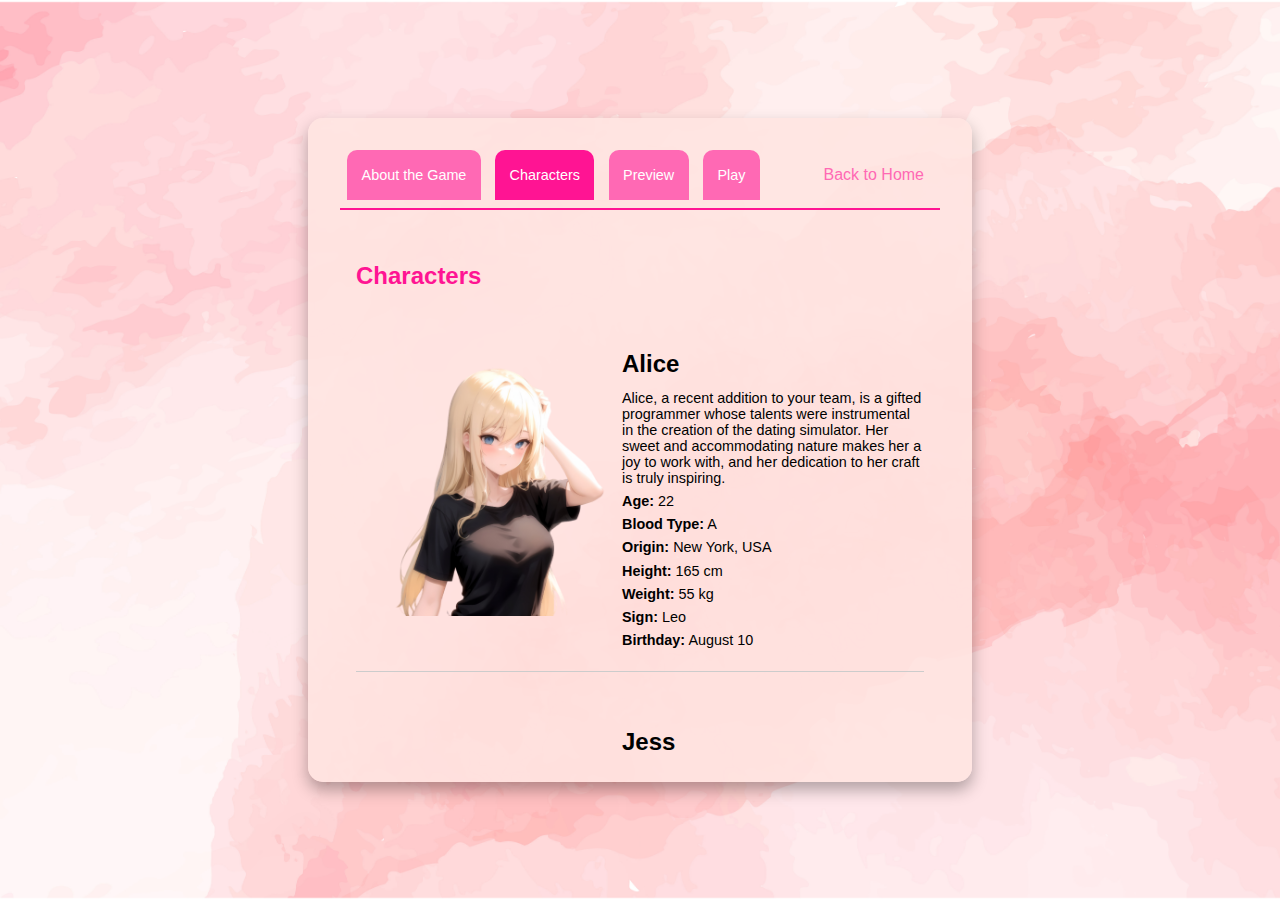
==== simulove.html @ d797fab6 "Update simulove.html" ====
<!DOCTYPE html>
<html lang="en">
<head>
    <meta charset="UTF-8">
    <meta name="viewport" content="width=device-width, initial-scale=1.0">
    <title>SimuLove - LoveTech</title>
    <link rel="stylesheet" href="styles.css">
    <link rel="icon" type="image/png" href="images/favicon.png">
</head>
<body>
    <div class="card">
        <div class="tabs">
            <button class="tablink" onclick="openTab(event, 'about')">About the Game</button>
            <button class="tablink active" onclick="openTab(event, 'characters')">Characters</button>
            <button class="tablink" onclick="openTab(event, 'preview')">Preview</button>
            <button class="tablink" onclick="openTab(event, 'play')">Play</button>
            <a href="index.html" class="back-link">Back to Home</a>
        </div>
        <div class="tabcontent-container">
            <div id="about" class="tabcontent">
                <h2>About the Game - SimuLove</h2>
                <p>Welcome to the world of SimuLove, where coding meets romance in a tech-savvy twist on the dating scene. Step into the role of a budding developer with a vision to create more than just a dating app—your chance to redefine how relationships are made in the digital age.</p>
                
                <h3>Dive into the Story</h3>
                <p>In SimuLove, you're not just tapping screens; you're crafting a love story. Follow the journey of a determined programmer navigating the complexities of startup life while striving to build an app that goes beyond superficial swipes. Discover the highs, lows, and unexpected turns that come with blending tech innovation with matters of the heart.</p>
                
                <h3>Key Features</h3>
                <ul>
                    <li><strong>Choices Matter:</strong> Shape the protagonist's path and the fate of their groundbreaking app with every decision you make.</li>
                    <li><strong>Meet Memorable Characters:</strong> Interact with a diverse cast, each with their own stories and secrets waiting to be uncovered.</li>
                    <li><strong>Anime-Inspired Visuals:</strong> Immerse yourself in beautifully illustrated scenes that capture the essence of modern anime aesthetics.</li>
                    <li><strong>Narrative Depth:</strong> Explore themes of ambition, love, and the impact of technology on human connections through engaging storytelling.</li>
                    <li><strong>Mature Content:</strong> Experience an adult visual novel that delves into intimate and sensual themes, offering a bold exploration of human relationships and desires.</li>
                </ul>
                
                <h3>Why Choose SimuLove?</h3>
                <p>SimuLove invites you to explore a world where coding isn't just about algorithms—it's about writing your own love story. Whether you're drawn to captivating narratives, anime-inspired art, or the thrill of shaping digital destinies, this game promises an unforgettable adventure that resonates long after you put down the controller.</p>
            </div>
            
            <div id="characters" class="tabcontent active">
                <h2>Characters</h2>
                
                <div class="character">
                    <img src="images/alice.png" alt="Alice">
                    <div class="description">
                        <h3>Alice</h3>
                        <p>Alice, a recent addition to your team, is a gifted programmer whose talents were instrumental in the creation of the dating simulator. Her sweet and accommodating nature makes her a joy to work with, and her dedication to her craft is truly inspiring.</p>
                        <p><strong>Age:</strong> 22</p>
                        <p><strong>Blood Type:</strong> A</p>
                        <p><strong>Origin:</strong> New York, USA</p>
                        <p><strong>Height:</strong> 165 cm</p>
                        <p><strong>Weight:</strong> 55 kg</p>
                        <p><strong>Sign:</strong> Leo</p>
                        <p><strong>Birthday:</strong> August 10</p>
                    </div>
                </div>
                
                <div class="character">
                    <img src="images/jess.png" alt="Jess">
                    <div class="description">
                        <h3>Jess</h3>
                        <p>Jess, your current girlfriend, is a force to be reckoned with. As a high-ranking executive in the financial sector, she's no stranger to stress and handles it with a grace that's truly admirable. Her work ethic is unmatched, and her commitment to her career is as strong as her commitment to you.</p>
                        <p><strong>Age:</strong> 23</p>
                        <p><strong>Blood Type:</strong> O</p>
                        <p><strong>Origin:</strong> London, UK</p>
                        <p><strong>Height:</strong> 170 cm</p>
                        <p><strong>Weight:</strong> 60 kg</p>
                        <p><strong>Sign:</strong> Libra</p>
                        <p><strong>Birthday:</strong> September 22</p>
                    </div>
                </div>
                
                <div class="character">
                    <img src="images/yumi.png" alt="Yumi">
                    <div class="description">
                        <h3>Yumi</h3>
                        <p>Yumi is an enigma, a mysterious figure whose path crossed with yours purely by chance. Her elusive nature only adds to her charm, and while you may not know much about her, you're drawn to the mystery that surrounds her.</p>
                        <p><strong>Age:</strong> ???</p>
                        <p><strong>Blood Type:</strong> ???</p>
                        <p><strong>Origin:</strong> ???</p>
                        <p><strong>Height:</strong> ??? cm</p>
                        <p><strong>Weight:</strong> ??? kg</p>
                        <p><strong>Sign:</strong> ???</p>
                        <p><strong>Birthday:</strong> ???</p>
                    </div>
                </div>
                
                <div class="character">
                    <img src="images/secret.png" alt="Secret">
                    <div class="description">
                        <h3>???</h3>
                        <p>???</p>
                        <p><strong>Age:</strong> ???</p>
                        <p><strong>Blood Type:</strong> ???</p>
                        <p><strong>Origin:</strong> ???</p>
                        <p><strong>Height:</strong> ??? cm</p>
                        <p><strong>Weight:</strong> ??? kg</p>
                        <p><strong>Sign:</strong> ???</p>
                        <p><strong>Birthday:</strong> ???</p>
                    </div>
                </div>
            </div>
                
            <div id="preview" class="tabcontent">
                <h2>Preview</h2>
                <div class="preview-images">
                    <img src="images/preview1.png" alt="Preview 1">
                    <img src="images/preview2.png" alt="Preview 2">
                    <img src="images/preview3.png" alt="Preview 3">
                    <img src="images/preview4.png" alt="Preview 4">
                    <img src="images/preview5.png" alt="Preview 5">
                    <img src="images/preview6.png" alt="Preview 6">
                    <!-- Adicione quantas imagens forem necessárias -->
                </div>
            </div>
            
            
            <div id="play" class="tabcontent">
                <h2>Play</h2>
                <p>Placeholder text for Play.</p>
            </div>
        </div>
    </div>
    
    <script>
        function openTab(evt, tabName) {
            var i, tabcontent, tablinks;
            tabcontent = document.getElementsByClassName("tabcontent");
            for (i = 0; i < tabcontent.length; i++) {
                tabcontent[i].classList.remove("active");
            }
            tablinks = document.getElementsByClassName("tablink");
            for (i = 0; i < tablinks.length; i++) {
                tablinks[i].classList.remove("active");
            }
            document.getElementById(tabName).classList.add("active");
            evt.currentTarget.classList.add("active");
        }
    </script>
</body>
</html>
---- styles.css ----
/* Reset básico e estilos gerais */
html, body {
    margin: 0;
    padding: 0;
    font-family: 'Arial', sans-serif;
}

body {
    background: url('images/layer2.png') no-repeat center center fixed;
    background-size: cover;
    display: flex;
    justify-content: center;
    align-items: center;
    height: 100vh;
    color: #000; /* Cor do texto preto */
    overflow: hidden; /* Oculta a barra de rolagem */
}

.card {
    background-color: rgba(255, 228, 225, 0.9); /* Cor de fundo rosa claro */
    border-radius: 15px;
    padding: 2em;
    width: 90%;
    max-width: 600px;
    height: 90%;
    max-height: 600px;
    box-shadow: 0 8px 16px rgba(0, 0, 0, 0.3); /* Aumentei o desfoque da sombra para 16px */
    text-align: left;
    margin: 1em;
    display: flex;
    flex-direction: column;
    overflow-y: auto; /* Adiciona barra de rolagem apenas no conteúdo dentro do card */
}


.tabs {
    display: flex;
    justify-content: center;
    margin-bottom: 1em;
    border-bottom: 2px solid #ff1493;
    padding-bottom: 0.5em;
}

.tablink {
    background-color: #ff69b4;
    border: none;
    padding: 0.5em 1em; /* Reduzido o padding vertical */
    margin: 0 0.5em;
    cursor: pointer;
    font-size: 0.9em; /* Reduzido o tamanho da fonte */
    color: #fff; /* Cor do texto branco */
    border-radius: 10px 10px 0 0;
}

.tablink.active {
    background-color: #ff1493;
}

.tabcontent-container {
    flex: 1;
    overflow-y: auto;
}

.tabcontent {
    display: none;
    padding: 1em;
}

.tabcontent.active {
    display: block;
}

.tabcontent h2 {
    color: #ff1493;
}

.tabcontent p {
    margin-bottom: 1em;
}

.tabcontent ul {
    list-style: none;
    padding: 0;
}

.tabcontent ul li {
    margin: 1em 0;
}

.tabcontent ul li a {
    color: #ff69b4;
    text-decoration: none;
    font-size: 1.2em;
    font-weight: bold;
}

.game-image {
    max-width: 100%;
    height: auto;
    display: block;
    margin: 0 auto;
    border-radius: 10px;
}

.character {
    display: flex;
    align-items: center; /* Alinha os itens verticalmente ao centro */
    border-bottom: 1px solid #ccc;
    padding: 1em 0; /* Ajusta o padding para centralizar verticalmente */
    margin-bottom: 1em;
    flex-wrap: wrap;
}

.character img {
    max-width: 250px;
    height: auto;
    border-radius: 8px;
    margin-right: 1em;
    margin-bottom: 0; /* Remove a margem inferior para alinhar melhor */
}

.character .description {
    flex: 1;
    text-align: left;
}

.character h3 {
    font-size: 1.5em;
    margin-bottom: 0.5em;
}

.character p {
    margin: 0.5em 0;
    font-size: 0.9em;
}

.back-link {
    margin-left: auto;
    color: #ff69b4;
    text-decoration: none;
    font-size: 1em;
    padding: 1em;
}

.back-link:hover {
    text-decoration: underline;
}

.lovetech-image {
    max-width: 70%;
    height: auto;
    display: block;
    margin: 3em auto; /* Espaçamento opcional abaixo da imagem */
    border-radius: 10px;
}

@media (max-width: 768px) {
    .card {
        width: 90%;
        height: 90%;
        padding: 1em;
        max-width: 600px;
        max-height: 600px;
    }

    .tabs {
        flex-direction: column;
        align-items: center;
    }

    .tablink {
        margin: 0.5em 0;
    }

    .character {
        align-items: center; /* Centraliza os personagens em dispositivos móveis */
        text-align: center; /* Alinha o texto ao centro em dispositivos móveis */
        padding: 1em 0; /* Ajusta o padding para centralizar verticalmente */
    }

    .character img {
        max-width: 100%;
        margin-bottom: 0.5em;
    }
}

.preview-images {
    display: flex;
    flex-wrap: wrap;
    justify-content: center;
}

.preview-images img {
    max-width: 100%;
    height: auto;
    margin: 0.5em;
    border-radius: 8px;
}
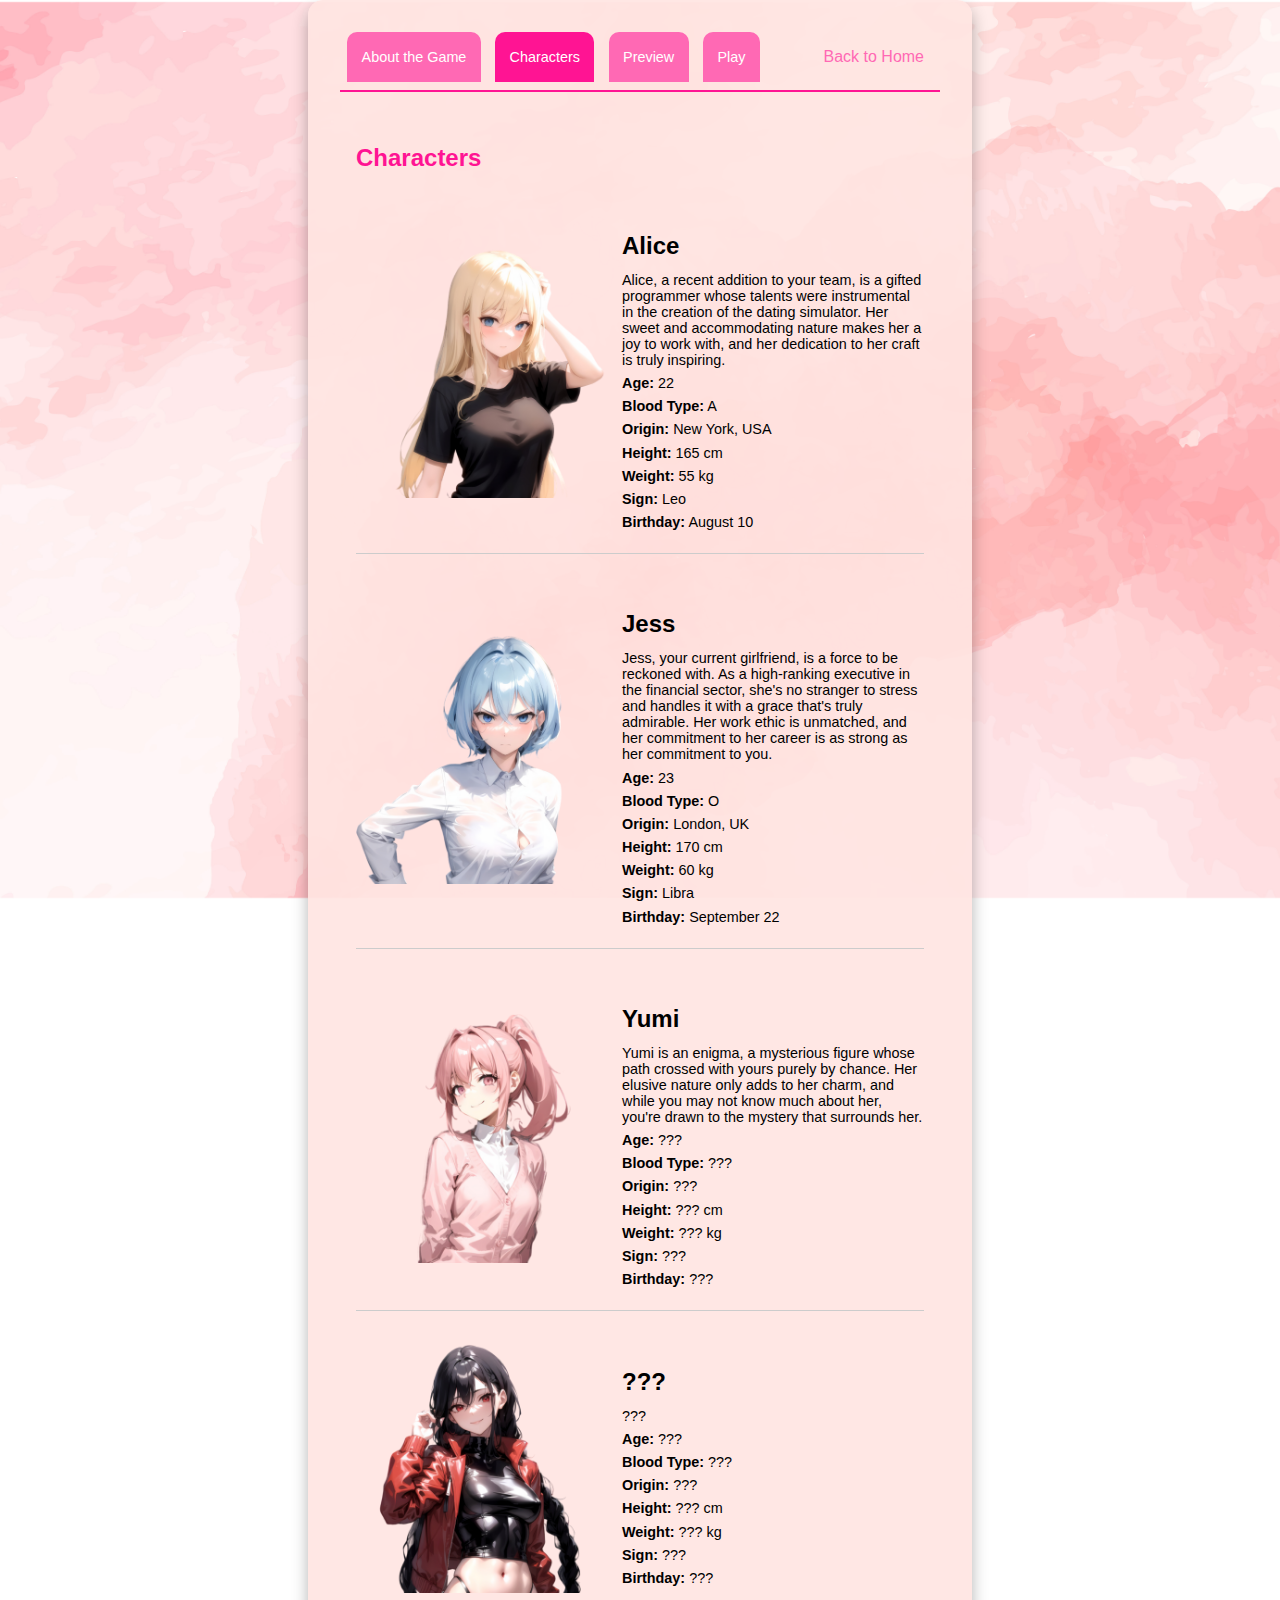
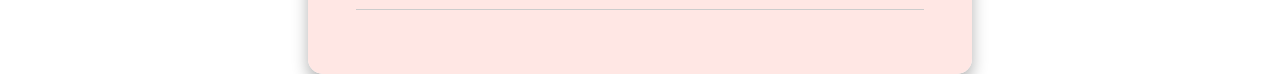
==== commit 88954af5: "Update simulove.html" ====
--- a/simulove.html
+++ b/simulove.html
@@ -19,14 +19,14 @@
         <div class="tabcontent-container">
             <div id="about" class="tabcontent">
                 <h2>About the Game - SimuLove</h2>
-                <p>Welcome to the world of SimuLove, where coding meets romance in a tech-savvy twist on the dating scene. Step into the role of a budding developer with a vision to create more than just a dating app—your chance to redefine how relationships are made in the digital age.</p>
+                <p>Welcome to the world of SimuLove, where coding meets romance in a tech-savvy twist on the dating scene. Step into the role of a budding developer with a vision to create more than just a dating simulator—your chance to redefine how relationships are made in the digital age.</p>
                 
                 <h3>Dive into the Story</h3>
-                <p>In SimuLove, you're not just tapping screens; you're crafting a love story. Follow the journey of a determined programmer navigating the complexities of startup life while striving to build an app that goes beyond superficial swipes. Discover the highs, lows, and unexpected turns that come with blending tech innovation with matters of the heart.</p>
+                <p>In SimuLove, you're not just tapping screens; you're crafting a love story. Follow the journey of a determined programmer navigating the complexities of startup life while striving to build a simulator that goes beyond superficial swipes. Discover the highs, lows, and unexpected turns that come with blending tech innovation with matters of the heart.</p>
                 
                 <h3>Key Features</h3>
                 <ul>
-                    <li><strong>Choices Matter:</strong> Shape the protagonist's path and the fate of their groundbreaking app with every decision you make.</li>
+                    <li><strong>Choices Matter:</strong> Shape the protagonist's path and the fate of their groundbreaking simulator with every decision you make.</li>
                     <li><strong>Meet Memorable Characters:</strong> Interact with a diverse cast, each with their own stories and secrets waiting to be uncovered.</li>
                     <li><strong>Anime-Inspired Visuals:</strong> Immerse yourself in beautifully illustrated scenes that capture the essence of modern anime aesthetics.</li>
                     <li><strong>Narrative Depth:</strong> Explore themes of ambition, love, and the impact of technology on human connections through engaging storytelling.</li>
@@ -133,8 +133,17 @@
             for (i = 0; i < tablinks.length; i++) {
                 tablinks[i].classList.remove("active");
             }
-            document.getElementById(tabName).classList.add("active");
-            evt.currentTarget.classList.add("active");
+        
+            if (tabName === 'preview') {
+                var isOldEnough = window.confirm("Are you of legal age? Click 'OK' for Yes, 'Cancel' for No.");
+                if (isOldEnough) {
+                    document.getElementById(tabName).classList.add("active");
+                    evt.currentTarget.classList.add("active");
+                }
+            } else {
+                document.getElementById(tabName).classList.add("active");
+                evt.currentTarget.classList.add("active");
+            }
         }
     </script>
 </body>
--- a/styles.css
+++ b/styles.css
@@ -13,7 +13,7 @@
     align-items: center;
     height: 100vh;
     color: #000; /* Cor do texto preto */
-    overflow: hidden; /* Oculta a barra de rolagem */
+    overflow: auto; /* Permite a rolagem se necessário */
 }
 
 .card {
@@ -22,14 +22,21 @@
     padding: 2em;
     width: 90%;
     max-width: 600px;
-    height: 90%;
-    max-height: 600px;
+    height: auto;
     box-shadow: 0 8px 16px rgba(0, 0, 0, 0.3); /* Aumentei o desfoque da sombra para 16px */
     text-align: left;
-    margin: 1em;
+    margin: auto;
     display: flex;
     flex-direction: column;
     overflow-y: auto; /* Adiciona barra de rolagem apenas no conteúdo dentro do card */
+}
+
+@media (max-width: 768px) {
+    .card {
+        width: 90%;
+        padding: 1em;
+        max-width: 600px;
+    }
 }
 
 
@@ -147,7 +154,7 @@
 }
 
 .lovetech-image {
-    max-width: 70%;
+    max-width: 20%;
     height: auto;
     display: block;
     margin: 3em auto; /* Espaçamento opcional abaixo da imagem */
@@ -158,9 +165,8 @@
     .card {
         width: 90%;
         height: 90%;
-        padding: 1em;
-        max-width: 600px;
-        max-height: 600px;
+        max-width: 300px;
+        max-height: 550px;
     }
 
     .tabs {
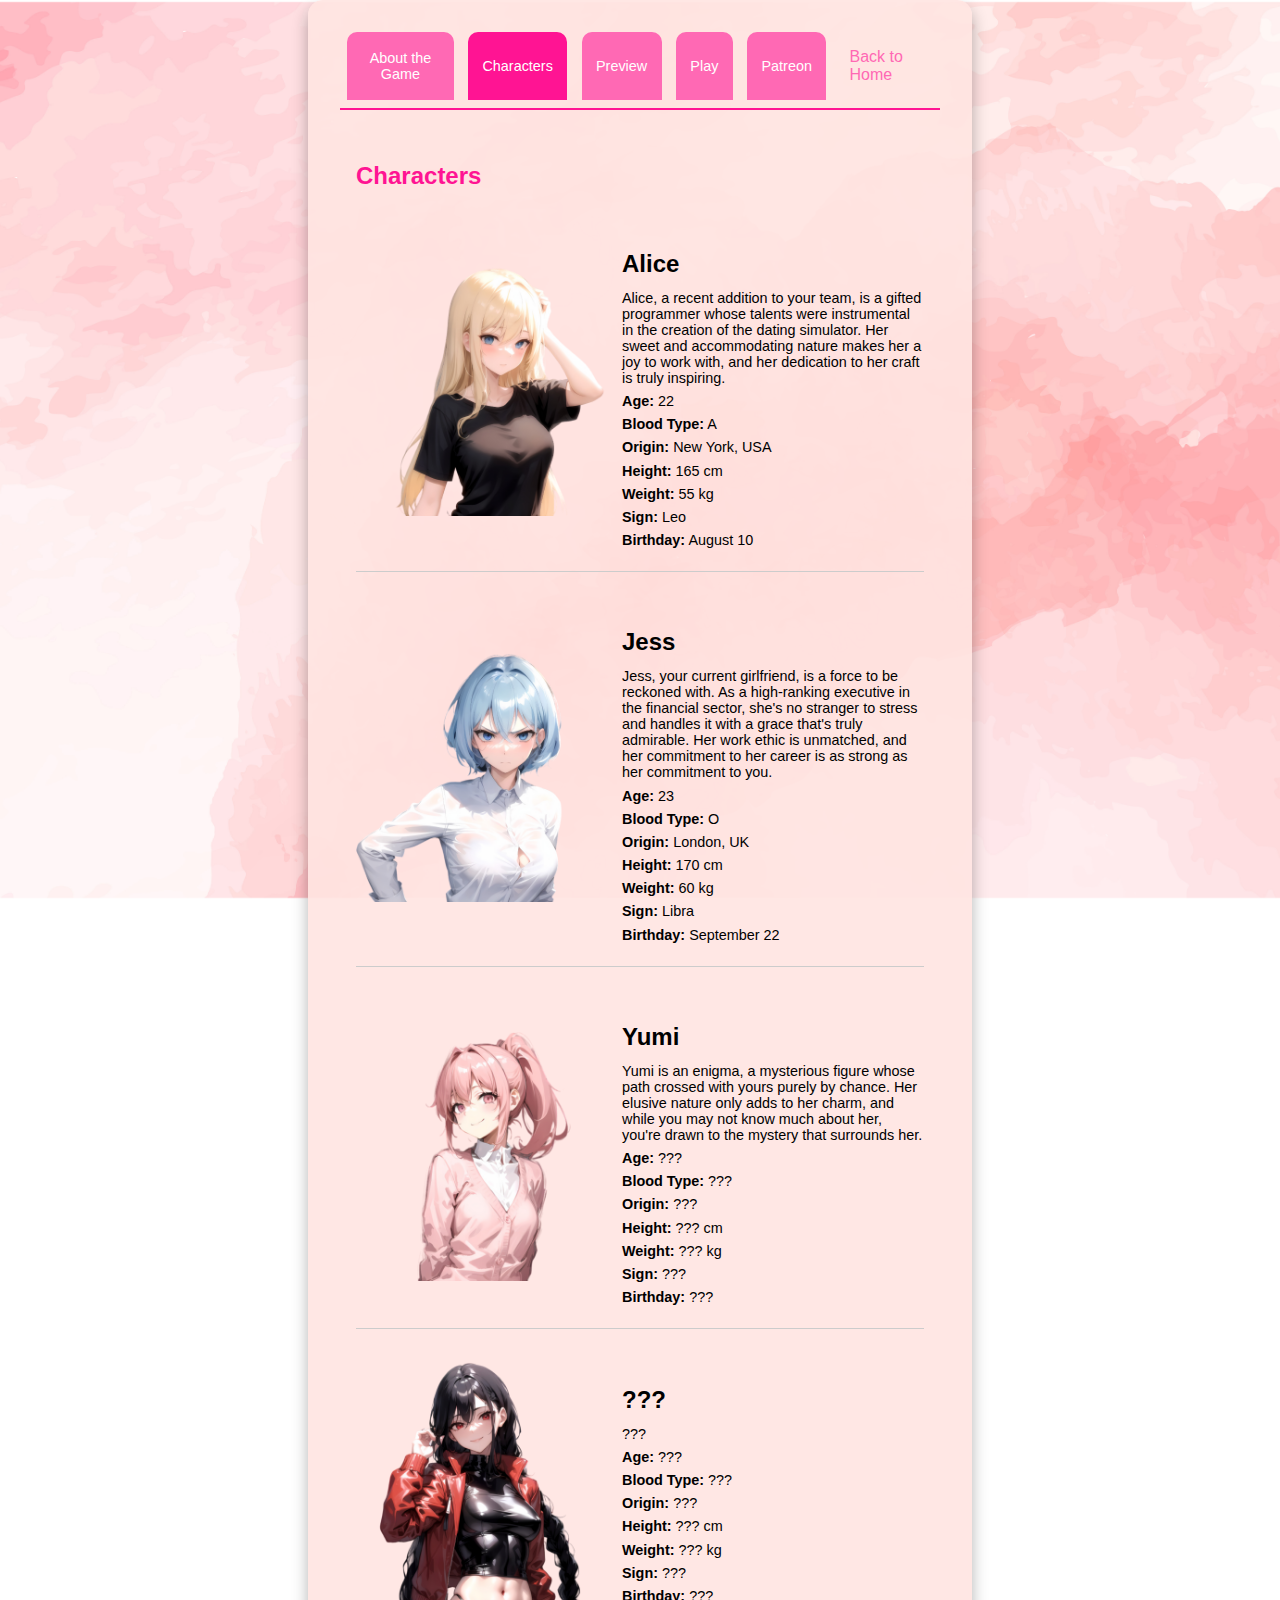
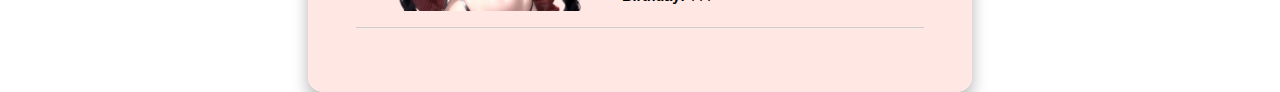
==== commit dab0f78a: "Update simulove.html" ====
--- a/simulove.html
+++ b/simulove.html
@@ -14,6 +14,7 @@
             <button class="tablink active" onclick="openTab(event, 'characters')">Characters</button>
             <button class="tablink" onclick="openTab(event, 'preview')">Preview</button>
             <button class="tablink" onclick="openTab(event, 'play')">Play</button>
+            <button class="tablink" onclick="openTab(event, 'patreon')">Patreon</button>
             <a href="index.html" class="back-link">Back to Home</a>
         </div>
         <div class="tabcontent-container">
@@ -119,6 +120,12 @@
                 <h2>Play</h2>
                 <p>Placeholder text for Play.</p>
             </div>
+            <!-- Conteúdo do Patreon -->
+            <div id="patreon" class="tabcontent">
+                <h2>Support Us on Patreon!</h2>
+                <p>Become a patron and enjoy exclusive content, behind-the-scenes looks, and more. Your support helps us continue creating!</p>
+                <a href="https://www.patreon.com/LoveTechGames" target="_blank">Visit our Patreon</a>
+            </div>
         </div>
     </div>
     
@@ -133,17 +140,8 @@
             for (i = 0; i < tablinks.length; i++) {
                 tablinks[i].classList.remove("active");
             }
-        
-            if (tabName === 'preview') {
-                var isOldEnough = window.confirm("Are you of legal age? Click 'OK' for Yes, 'Cancel' for No.");
-                if (isOldEnough) {
-                    document.getElementById(tabName).classList.add("active");
-                    evt.currentTarget.classList.add("active");
-                }
-            } else {
-                document.getElementById(tabName).classList.add("active");
-                evt.currentTarget.classList.add("active");
-            }
+            document.getElementById(tabName).classList.add("active");
+            evt.currentTarget.classList.add("active");
         }
     </script>
 </body>
